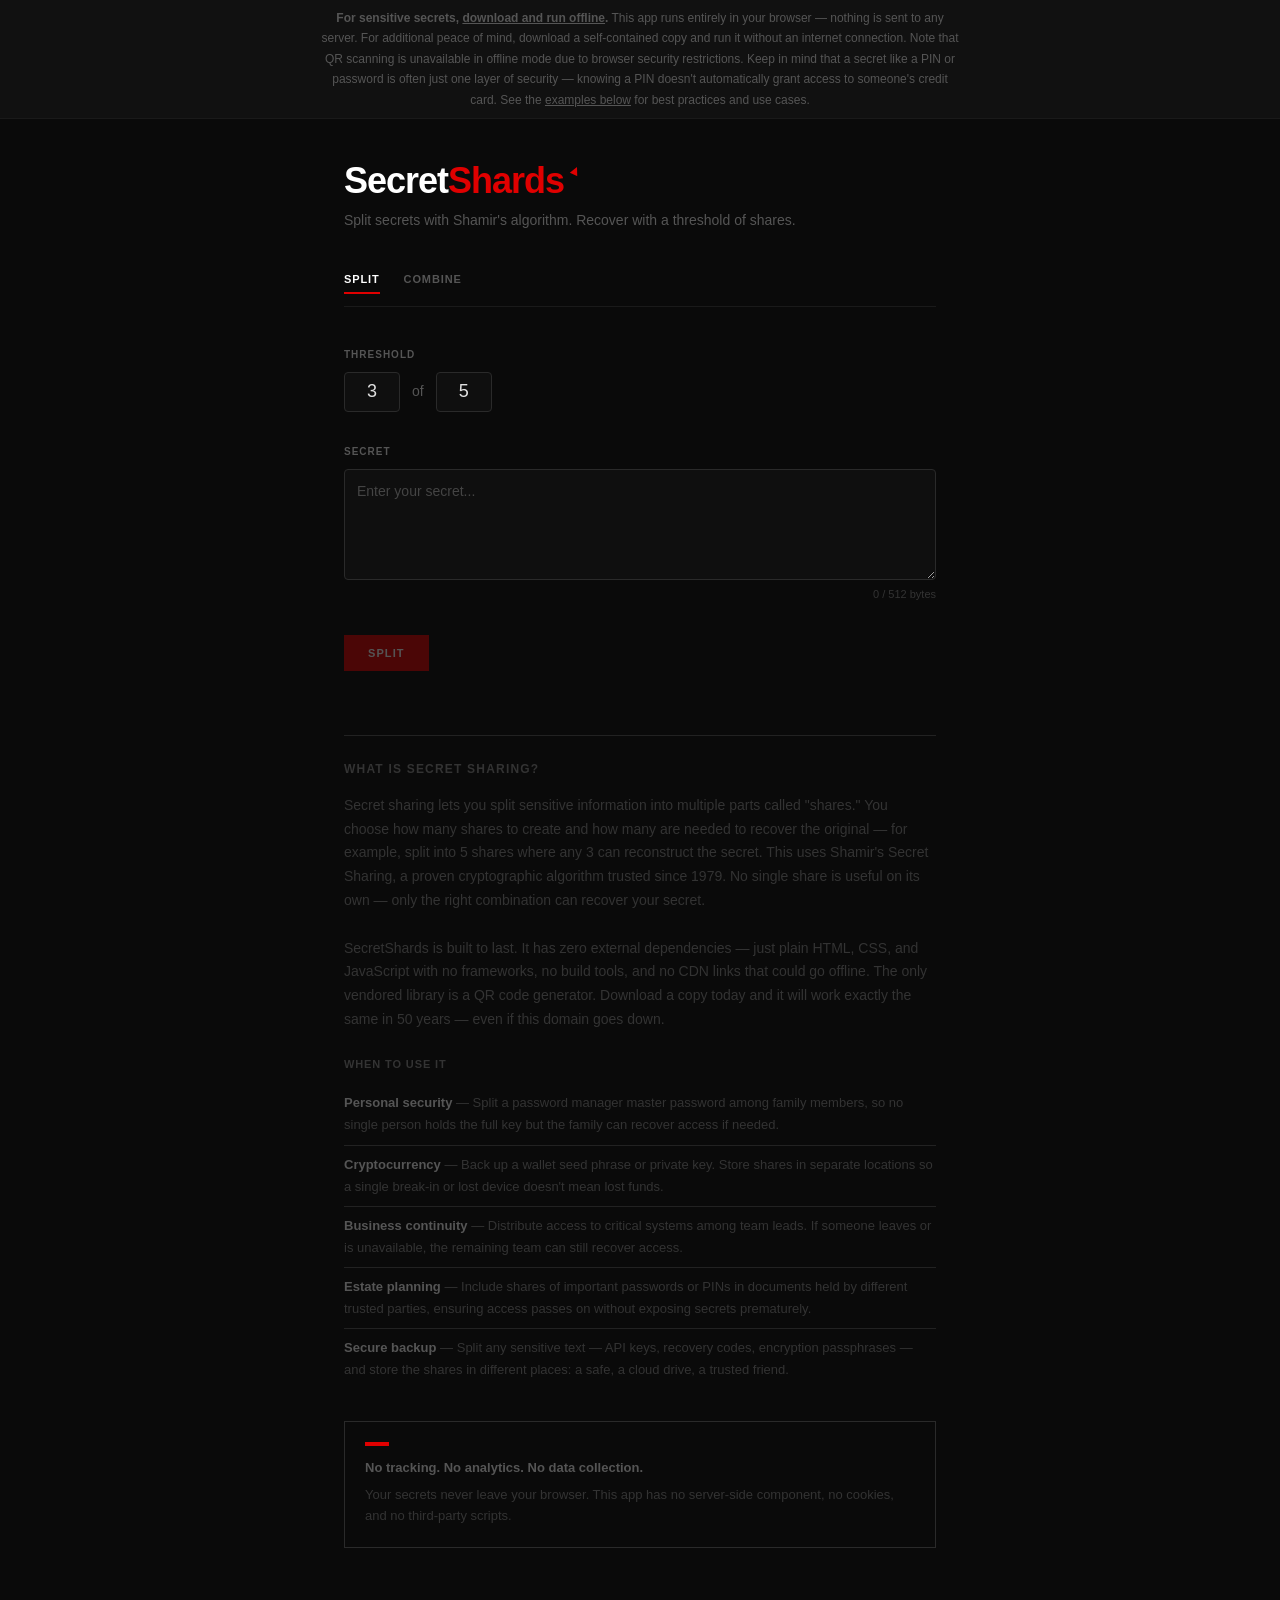
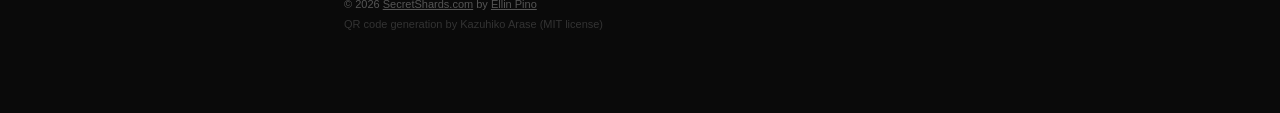
==== sssa-web/index.html @ f173a408 "feat(web): add SecretShards branding, informative footer, and design specs Rebrand to SecretShards w" ====
<!DOCTYPE html>
<html lang="en">
<head>
  <meta charset="utf-8">
  <meta name="viewport" content="width=device-width, initial-scale=1">
  <title>SecretShards — Split secrets with Shamir's algorithm</title>
  <link rel="stylesheet" href="css/style.css">
</head>
<body>
  <!-- Download banner (hosted version only) -->
  <div id="download-banner" class="download-banner">
    <div class="download-banner-inner">
      <strong>For sensitive secrets, <a href="#" id="download-link">download and run offline</a>.</strong>
      This app runs entirely in your browser — nothing is sent to any server.
      For additional peace of mind, download a self-contained copy and run it without an internet connection.
      Note that QR scanning is unavailable in offline mode due to browser security restrictions.
      Keep in mind that a secret like a PIN or password is often just one layer of security — knowing
      a PIN doesn't automatically grant access to someone's credit card.
      See the <a href="#about">examples below</a> for best practices and use cases.
    </div>
  </div>

  <main>
    <header>
      <h1 class="logo"><span class="logo-secret">Secret</span><span class="logo-shards">Shards</span><span class="logo-shard">&#9650;</span></h1>
      <p class="subtitle">Split secrets with Shamir's algorithm. Recover with a threshold of shares.</p>
    </header>

    <!-- Mode toggle -->
    <nav class="mode-toggle">
      <a href="#" id="mode-split" class="mode-link active">Split</a>
      <a href="#" id="mode-combine" class="mode-link">Combine</a>
    </nav>

    <!-- Split mode -->
    <section id="section-split">
      <div class="field-group">
        <label class="label">Threshold</label>
        <div class="threshold-row">
          <input type="number" id="input-minimum" min="2" max="255" value="3" class="threshold-input">
          <span class="threshold-of">of</span>
          <input type="number" id="input-total" min="2" max="255" value="5" class="threshold-input">
        </div>
      </div>

      <div class="field-group">
        <label class="label" for="input-secret">Secret</label>
        <textarea id="input-secret" rows="4" placeholder="Enter your secret..."></textarea>
        <div class="byte-counter">
          <span id="byte-count">0</span> / 512 bytes
        </div>
        <div id="over-limit-msg" class="over-limit-msg" hidden>Secret exceeds 512 bytes. Shorten it to enable splitting.</div>
        <div id="qr-warning" class="qr-size-warning" hidden>Shares will produce large QR codes — print at high resolution for reliable scanning.</div>
      </div>

      <div class="actions">
        <button id="btn-split" class="btn-primary" disabled>Split</button>
      </div>

      <div id="split-output" class="output" hidden>
        <div class="output-header">
          <h2>Shares</h2>
          <button id="btn-print" class="btn-secondary">Print All</button>
        </div>
        <div id="shares-list"></div>
      </div>
    </section>

    <!-- Combine mode -->
    <section id="section-combine" hidden>
      <div id="share-inputs" class="combine-card-grid"></div>

      <div class="actions">
        <button id="btn-combine" class="btn-primary" disabled>Combine</button>
      </div>

      <div id="combine-output" class="output" hidden>
        <h2>Recovered Secret</h2>
        <div class="recovered-secret">
          <textarea id="recovered-text" readonly rows="4"></textarea>
          <button id="btn-copy-secret" class="btn-secondary">Copy</button>
        </div>
        <p class="hint">If this doesn't look right, check that you're using the correct shares.</p>
      </div>
    </section>

    <footer id="about">
      <section class="footer-description">
        <h2>What is Secret Sharing?</h2>
        <p>Secret sharing lets you split sensitive information into multiple parts called "shares." You choose how many shares to create and how many are needed to recover the original — for example, split into 5 shares where any 3 can reconstruct the secret. This uses Shamir's Secret Sharing, a proven cryptographic algorithm trusted since 1979. No single share is useful on its own — only the right combination can recover your secret.</p>
        <p>SecretShards is built to last. It has zero external dependencies — just plain HTML, CSS, and JavaScript with no frameworks, no build tools, and no CDN links that could go offline. The only vendored library is a QR code generator. Download a copy today and it will work exactly the same in 50 years — even if this domain goes down.</p>

        <h3>When to use it</h3>
        <ul class="use-cases">
          <li><strong>Personal security</strong> — Split a password manager master password among family members, so no single person holds the full key but the family can recover access if needed.</li>
          <li><strong>Cryptocurrency</strong> — Back up a wallet seed phrase or private key. Store shares in separate locations so a single break-in or lost device doesn't mean lost funds.</li>
          <li><strong>Business continuity</strong> — Distribute access to critical systems among team leads. If someone leaves or is unavailable, the remaining team can still recover access.</li>
          <li><strong>Estate planning</strong> — Include shares of important passwords or PINs in documents held by different trusted parties, ensuring access passes on without exposing secrets prematurely.</li>
          <li><strong>Secure backup</strong> — Split any sensitive text — API keys, recovery codes, encryption passphrases — and store the shares in different places: a safe, a cloud drive, a trusted friend.</li>
        </ul>
      </section>

      <div class="privacy-badge">
        <div class="accent-bar"></div>
        <p><strong>No tracking. No analytics. No data collection.</strong></p>
        <p>Your secrets never leave your browser. This app has no server-side component, no cookies, and no third-party scripts.</p>
      </div>

      <div class="footer-bottom">
        <p class="copyright">&copy; 2026 <a href="https://secretshards.com">SecretShards.com</a> by <a href="https://ellin.co">Ellin Pino</a></p>
        <p class="attribution">QR code generation by Kazuhiko Arase (MIT license)</p>
      </div>
    </footer>
  </main>

  <!-- Camera modal -->
  <div id="camera-modal" class="modal" hidden>
    <div class="modal-content">
      <div class="modal-header">
        <span>Scan QR Code</span>
        <button id="btn-close-camera" class="btn-close">&times;</button>
      </div>
      <video id="camera-video" autoplay playsinline></video>
    </div>
  </div>

  <script src="js/sss.js"></script>
  <script src="js/qr-generate.js"></script>
  <script src="js/scanner.js"></script>
  <script src="js/app.js"></script>
  <script src="js/bundler.js"></script>
</body>
</html>
---- sssa-web/css/style.css ----
/* ============================================================
   Dark Swiss / International Typographic Style
   Shamir's Secret Sharing — Web UI
   ============================================================ */

:root {
  --color-bg: #0a0a0a;
  --color-surface: #111111;
  --color-input: #0f0f0f;
  --color-raised: #1a1a1a;
  --color-text: #e0e0e0;
  --color-text-heading: #ffffff;
  --color-accent: #e00000;
  --color-secondary: #555555;
  --color-border: #2a2a2a;
  --color-light-border: #222222;
  --color-dim: #333333;
  --font-stack: 'Helvetica Neue', Helvetica, sans-serif;
  --max-width: 640px;
}

/* ============================================================
   Reset & Base
   ============================================================ */

*,
*::before,
*::after {
  box-sizing: border-box;
  margin: 0;
  padding: 0;
}

html {
  font-size: 16px;
  -webkit-text-size-adjust: 100%;
}

body {
  font-family: var(--font-stack);
  background-color: var(--color-bg);
  color: var(--color-text);
  line-height: 1.5;
  min-height: 100vh;
}

/* ============================================================
   Layout — centered column
   ============================================================ */

main {
  max-width: var(--max-width);
  margin: 0 auto;
  padding: 40px 24px 80px;
}

/* ============================================================
   Download Banner
   ============================================================ */

.download-banner {
  background-color: var(--color-surface);
  border-bottom: 1px solid var(--color-raised);
  padding: 8px 24px;
  text-align: center;
}

.download-banner-inner {
  font-size: 12px;
  color: var(--color-secondary);
  max-width: var(--max-width);
  margin: 0 auto;
  line-height: 1.7;
}

.download-banner-inner a {
  color: var(--color-secondary);
  text-decoration: underline;
}

.download-banner-inner a:hover {
  color: var(--color-text);
}

/* ============================================================
   Header
   ============================================================ */

header {
  margin-bottom: 40px;
}

.accent-bar {
  width: 24px;
  height: 4px;
  background-color: var(--color-accent);
  margin-bottom: 20px;
}

h1 {
  font-size: 32px;
  font-weight: 300;
  letter-spacing: -0.5px;
  color: var(--color-text-heading);
  margin-bottom: 8px;
  line-height: 1.2;
}

.logo {
  font-weight: 700;
  letter-spacing: -1px;
  font-size: 36px;
}

.logo-secret {
  color: var(--color-text-heading);
}

.logo-shards {
  color: var(--color-accent);
}

.logo-shard {
  color: var(--color-accent);
  font-size: 14px;
  vertical-align: super;
  margin-left: 2px;
  display: inline-block;
  transform: rotate(25deg) translateY(-6px);
}

.subtitle {
  font-size: 14px;
  color: var(--color-secondary);
  line-height: 1.5;
}

/* ============================================================
   Mode Toggle
   ============================================================ */

.mode-toggle {
  display: flex;
  flex-direction: row;
  gap: 24px;
  margin-bottom: 40px;
  border-bottom: 1px solid var(--color-raised);
  padding-bottom: 12px;
}

.mode-link {
  font-size: 11px;
  font-weight: 700;
  text-transform: uppercase;
  letter-spacing: 0.08em;
  text-decoration: none;
  color: var(--color-secondary);
  padding-bottom: 4px;
  border-bottom: 2px solid transparent;
  transition: color 0.15s, border-color 0.15s;
}

.mode-link:hover {
  color: var(--color-text);
}

.mode-link.active {
  color: var(--color-text-heading);
  border-bottom-color: var(--color-accent);
}

/* ============================================================
   Field Groups & Labels
   ============================================================ */

.field-group {
  margin-bottom: 32px;
}

.label {
  display: block;
  font-size: 10px;
  font-weight: 700;
  text-transform: uppercase;
  letter-spacing: 0.1em;
  color: var(--color-secondary);
  margin-bottom: 10px;
}

/* ============================================================
   Threshold Row
   ============================================================ */

.threshold-row {
  display: flex;
  align-items: center;
  gap: 12px;
}

.threshold-input {
  width: 56px;
  height: 40px;
  font-family: var(--font-stack);
  font-size: 18px;
  font-weight: 500;
  text-align: center;
  color: var(--color-text);
  background: var(--color-input);
  border: 1px solid var(--color-border);
  border-radius: 4px;
  padding: 4px 0;
  outline: none;
  transition: border-color 0.15s, box-shadow 0.15s;
  -moz-appearance: textfield;
  appearance: textfield;
}

.threshold-input::-webkit-outer-spin-button,
.threshold-input::-webkit-inner-spin-button {
  -webkit-appearance: none;
  margin: 0;
}

.threshold-input:focus {
  border-color: var(--color-accent);
  box-shadow: 0 0 0 1px rgba(224, 0, 0, 0.15);
}

.threshold-of {
  font-size: 14px;
  color: var(--color-secondary);
  font-weight: 400;
}

/* ============================================================
   Textarea
   ============================================================ */

textarea {
  display: block;
  width: 100%;
  font-family: var(--font-stack);
  font-size: 14px;
  color: var(--color-text);
  background: var(--color-input);
  border: 1px solid var(--color-border);
  border-radius: 4px;
  padding: 10px 12px;
  resize: vertical;
  outline: none;
  line-height: 1.6;
  transition: border-color 0.15s, box-shadow 0.15s;
}

textarea:focus {
  border-color: var(--color-accent);
  box-shadow: 0 0 0 1px rgba(224, 0, 0, 0.15);
}

textarea::placeholder {
  color: #444444;
}

textarea[readonly] {
  cursor: default;
  border-color: var(--color-light-border);
}

textarea[readonly]:focus {
  border-color: var(--color-light-border);
  box-shadow: none;
}

/* ============================================================
   Byte Counter
   ============================================================ */

.byte-counter {
  text-align: right;
  font-size: 11px;
  color: var(--color-dim);
  margin-top: 6px;
}

.byte-counter.over-limit {
  color: var(--color-accent);
  font-weight: 700;
}

/* Over-limit message under secret input */
.over-limit-msg {
  font-size: 0.75rem;
  color: var(--color-accent);
  font-weight: 700;
  margin-top: 0.375rem;
}

/* QR size warning under secret input */
.qr-size-warning {
  font-size: 0.75rem;
  color: #b35900;
  margin-top: 0.375rem;
  font-style: italic;
}

/* ============================================================
   Actions Row
   ============================================================ */

.actions {
  display: flex;
  flex-direction: row;
  gap: 12px;
  align-items: center;
  margin-bottom: 40px;
}

/* ============================================================
   Buttons
   ============================================================ */

button {
  font-family: var(--font-stack);
  cursor: pointer;
  border: none;
  outline: none;
  transition: background-color 0.15s, color 0.15s, border-color 0.15s, opacity 0.15s;
}

.btn-primary {
  display: inline-block;
  background-color: var(--color-accent);
  color: #ffffff;
  font-size: 11px;
  font-weight: 700;
  text-transform: uppercase;
  letter-spacing: 0.1em;
  padding: 12px 24px;
  border: none;
}

.btn-primary:hover:not(:disabled) {
  background-color: #ff1a1a;
}

.btn-primary:disabled {
  opacity: 0.3;
  cursor: not-allowed;
}

.btn-secondary {
  display: inline-block;
  background-color: transparent;
  color: #cccccc;
  font-size: 11px;
  font-weight: 700;
  text-transform: uppercase;
  letter-spacing: 0.1em;
  padding: 12px 24px;
  border: 1px solid var(--color-dim);
}

.btn-secondary:hover:not(:disabled) {
  border-color: #888888;
  color: #ffffff;
}

.btn-secondary:disabled {
  opacity: 0.3;
  cursor: not-allowed;
}

.btn-small {
  display: inline-block;
  background-color: transparent;
  color: var(--color-secondary);
  font-size: 10px;
  font-weight: 600;
  text-transform: uppercase;
  letter-spacing: 0.08em;
  padding: 6px 12px;
  border: 1px solid var(--color-border);
}

.btn-small:hover:not(:disabled) {
  color: #cccccc;
  border-color: var(--color-secondary);
}

.btn-close {
  background: transparent;
  color: var(--color-text);
  font-size: 20px;
  font-weight: 400;
  padding: 0 4px;
  line-height: 1;
  border: none;
}

.btn-close:hover {
  color: var(--color-accent);
}

/* ============================================================
   Output Sections
   ============================================================ */

.output {
  margin-top: 40px;
}

.output h2 {
  font-size: 12px;
  font-weight: 700;
  text-transform: uppercase;
  letter-spacing: 0.1em;
  color: var(--color-secondary);
  margin-bottom: 20px;
}

.output-header {
  display: flex;
  flex-direction: row;
  align-items: center;
  justify-content: space-between;
  margin-bottom: 20px;
}

.output-header h2 {
  margin-bottom: 0;
}

/* ============================================================
   Share Cards
   ============================================================ */

.share-card {
  position: relative;
  background: var(--color-surface);
  border: 1px solid var(--color-light-border);
  border-radius: 6px;
  padding: 20px;
  margin-bottom: 16px;
}

.share-card-print {
  position: absolute;
  top: 12px;
  right: 12px;
}

.share-label {
  font-size: 10px;
  font-weight: 700;
  text-transform: uppercase;
  letter-spacing: 0.1em;
  color: var(--color-secondary);
  margin-bottom: 16px;
}

.share-qr {
  text-align: center;
  margin-bottom: 16px;
}

.share-qr canvas {
  display: inline-block;
}

.share-text {
  font-family: 'Courier New', Courier, monospace;
  font-size: 11px;
  color: var(--color-accent);
  word-break: break-all;
  cursor: pointer;
  line-height: 1.6;
  position: relative;
  opacity: 0.8;
}

.share-text:hover {
  opacity: 1;
}

.copied-tooltip {
  display: inline-block;
  font-family: var(--font-stack);
  font-size: 10px;
  font-weight: 600;
  text-transform: uppercase;
  letter-spacing: 0.08em;
  color: var(--color-bg);
  background-color: var(--color-text);
  padding: 3px 8px;
  margin-left: 8px;
  vertical-align: middle;
  pointer-events: none;
}

.qr-warning {
  font-family: var(--font-stack);
  font-size: 11px;
  color: var(--color-accent);
  margin-top: 8px;
  font-style: italic;
}

/* ============================================================
   Combine Cards (Combine mode)
   ============================================================ */

.combine-card-grid {
  display: flex;
  flex-wrap: wrap;
  gap: 16px;
  margin-bottom: 40px;
}

.combine-card {
  width: 240px;
  min-height: 200px;
  padding: 20px;
  display: flex;
  flex-direction: column;
}

.combine-card-filled {
  border: 1px solid var(--color-light-border);
  position: relative;
}

.combine-card-add {
  border: 2px dashed var(--color-light-border);
  align-items: center;
  justify-content: center;
}

.combine-card-label {
  font-size: 10px;
  font-weight: 700;
  text-transform: uppercase;
  letter-spacing: 0.1em;
  color: var(--color-secondary);
  margin-bottom: 12px;
}

.combine-card-add .combine-card-label {
  text-align: center;
}

.combine-card-preview {
  font-family: 'Courier New', Courier, monospace;
  font-size: 14px;
  color: var(--color-text);
  word-break: break-all;
  line-height: 1.5;
  flex: 1;
}

.combine-card-remove {
  position: absolute;
  top: 8px;
  right: 8px;
  background: none;
  border: none;
  color: var(--color-secondary);
  font-size: 18px;
  cursor: pointer;
  padding: 0 4px;
  line-height: 1;
}

.combine-card-remove:hover {
  color: var(--color-text);
}

.combine-card-actions {
  display: flex;
  flex-direction: column;
  gap: 8px;
  width: 100%;
  flex: none;
}

.combine-card-actions button {
  white-space: nowrap;
}

.combine-card-input {
  display: block;
  width: 100%;
  font-family: 'Courier New', Courier, monospace;
  font-size: 12px;
  color: var(--color-text);
  background: transparent;
  border: none;
  border-bottom: 1px solid var(--color-light-border);
  padding: 6px 0;
  outline: none;
}

.combine-card-input:focus {
  border-bottom-color: var(--color-accent);
}

.combine-card-input::placeholder {
  color: var(--color-secondary);
  font-family: var(--font-stack);
  font-size: 12px;
}

.combine-card-error {
  font-size: 11px;
  color: var(--color-accent);
  margin-top: 6px;
}

.combine-card-paste-back {
  margin-top: 8px;
  align-self: flex-start;
}

@keyframes combine-card-blink {
  0%, 100% { border-color: var(--color-light-border); }
  25%, 75% { border-color: var(--color-accent); }
}

.combine-card-blink {
  animation: combine-card-blink 0.5s ease 3;
}

/* ============================================================
   Recovered Secret
   ============================================================ */

.recovered-secret {
  display: flex;
  flex-direction: column;
  gap: 12px;
  margin-bottom: 16px;
}

.recovered-secret textarea {
  background: var(--color-input);
  border: 1px solid var(--color-light-border);
  border-radius: 4px;
  padding: 12px;
  font-family: var(--font-stack);
  font-size: 14px;
}

.recovered-secret textarea:focus {
  border-color: var(--color-light-border);
  box-shadow: none;
}

.hint {
  font-size: 12px;
  color: var(--color-secondary);
  font-style: italic;
  margin-top: 8px;
}

/* ============================================================
   Camera Modal
   ============================================================ */

.modal {
  position: fixed;
  inset: 0;
  background-color: rgba(0, 0, 0, 0.85);
  display: flex;
  align-items: center;
  justify-content: center;
  z-index: 100;
}

.modal[hidden] {
  display: none;
}

.modal-content {
  background-color: var(--color-surface);
  width: 100%;
  max-width: 480px;
  margin: 0 20px;
}

.modal-header {
  display: flex;
  flex-direction: row;
  align-items: center;
  justify-content: space-between;
  padding: 14px 16px;
  border-bottom: 1px solid var(--color-raised);
  font-size: 12px;
  font-weight: 700;
  text-transform: uppercase;
  letter-spacing: 0.08em;
  color: var(--color-secondary);
}

#camera-video {
  display: block;
  width: 100%;
  aspect-ratio: 4 / 3;
  object-fit: cover;
  background-color: #000;
}

/* ============================================================
   Footer
   ============================================================ */

footer {
  margin-top: 64px;
  padding-top: 24px;
  border-top: 1px solid var(--color-light-border);
}

.footer-description h2 {
  font-size: 12px;
  font-weight: 700;
  text-transform: uppercase;
  letter-spacing: 0.1em;
  color: var(--color-dim);
  margin-bottom: 16px;
}

.footer-description p {
  font-size: 14px;
  color: var(--color-dim);
  line-height: 1.7;
  margin-bottom: 24px;
}

.footer-description h3 {
  font-size: 11px;
  font-weight: 700;
  text-transform: uppercase;
  letter-spacing: 0.08em;
  color: var(--color-dim);
  margin-bottom: 12px;
}

.use-cases {
  list-style: none;
  padding: 0;
  margin: 0 0 32px;
}

.use-cases li {
  font-size: 13px;
  color: var(--color-dim);
  line-height: 1.7;
  padding: 8px 0;
  border-bottom: 1px solid var(--color-light-border);
}

.use-cases li:last-child {
  border-bottom: none;
}

.use-cases li strong {
  color: var(--color-secondary);
}

/* Privacy badge */
.privacy-badge {
  border: 1px solid var(--color-border);
  padding: 20px;
  margin-bottom: 32px;
}

.privacy-badge .accent-bar {
  margin-bottom: 12px;
}

.privacy-badge p {
  font-size: 13px;
  color: var(--color-secondary);
  line-height: 1.6;
  margin: 0;
}

.privacy-badge p + p {
  margin-top: 6px;
  color: var(--color-dim);
}

/* Footer bottom */
.footer-bottom {
  padding-top: 16px;
}

.footer-bottom .copyright {
  font-size: 11px;
  color: var(--color-secondary);
  margin-bottom: 4px;
}

.footer-bottom .copyright a {
  color: var(--color-secondary);
  text-decoration: underline;
}

.footer-bottom .copyright a:hover {
  color: var(--color-text);
}

.footer-bottom .attribution {
  font-size: 11px;
  color: var(--color-dim);
}

/* ============================================================
   Utility
   ============================================================ */

[hidden] {
  display: none !important;
}

/* ============================================================
   Print Styles
   ============================================================ */

@media print {
  /* Hide all UI chrome */
  .download-banner,
  .mode-toggle,
  .field-group,
  .actions,
  .output-header .btn-secondary,
  #section-combine,
  footer,
  .btn-print {
    display: none !important;
  }

  body {
    background: #fff;
    color: #000;
    font-family: var(--font-stack);
  }

  main {
    max-width: 100%;
    padding: 0;
    margin: 0;
  }

  header {
    display: none;
  }

  .output {
    margin-top: 0;
  }

  .output h2 {
    display: none;
  }

  /* One share per page */
  .share-card {
    background: #fff;
    border: none;
    border-radius: 0;
    padding: 0;
    margin: 0;
    page-break-after: always;
    break-after: page;
    display: flex;
    flex-direction: column;
    align-items: center;
    justify-content: center;
    min-height: 100vh;
    text-align: center;
  }

  .share-card:last-child {
    page-break-after: avoid;
    break-after: avoid;
  }

  .share-label {
    font-size: 12px;
    font-weight: 700;
    text-transform: uppercase;
    letter-spacing: 0.12em;
    color: #555;
    margin-bottom: 8px;
  }

  .share-qr {
    margin-bottom: 8px;
  }

  .share-qr canvas {
    width: 7cm;
    height: 7cm;
    image-rendering: pixelated;
  }

  .share-text {
    font-family: 'Courier New', Courier, monospace;
    font-size: 10px;
    color: #333;
    word-break: break-all;
    max-width: 9cm; /* ≤125% of QR code width (6cm) */
    text-align: center;
    cursor: default;
    line-height: 1.4;
    opacity: 1;
  }

  .copied-tooltip,
  .qr-warning,
  .qr-size-warning,
  .share-card-print {
    display: none !important;
  }
}
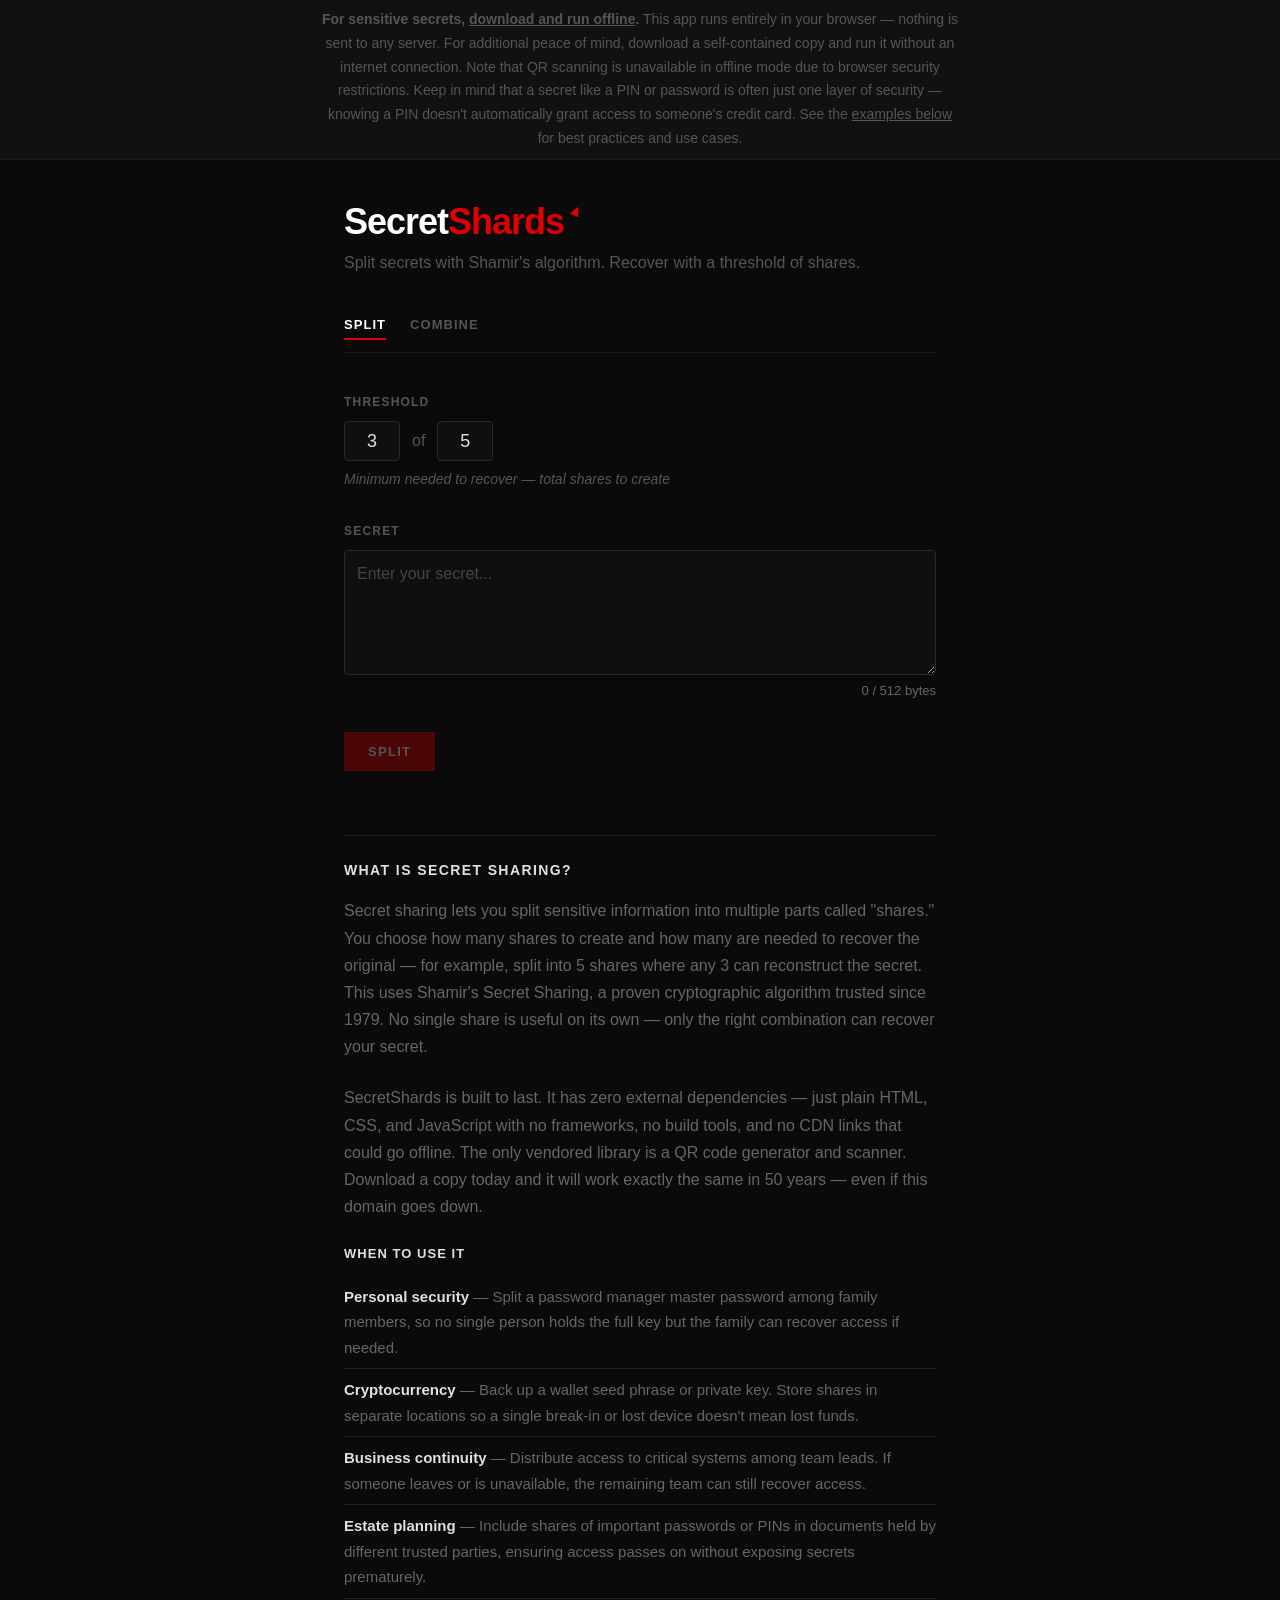
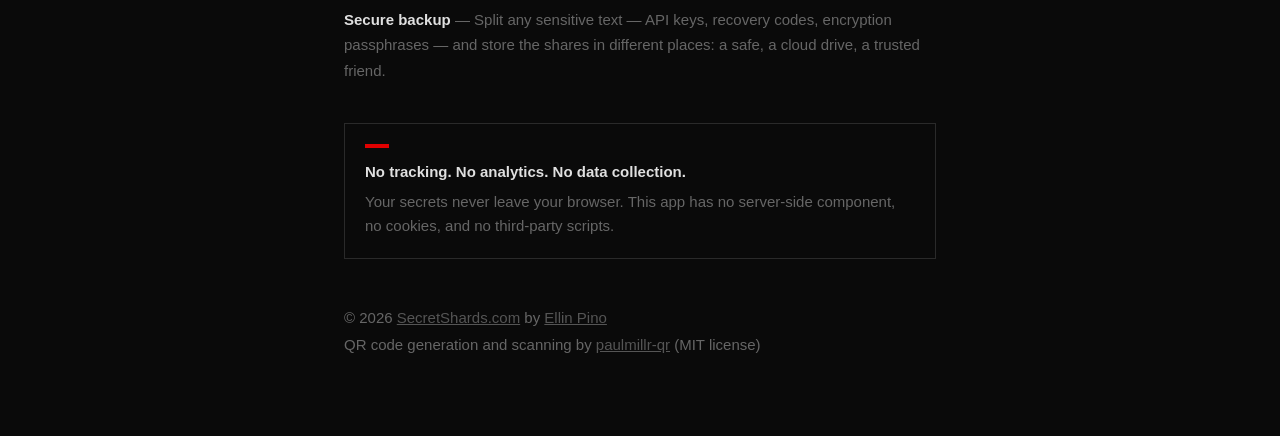
==== commit b7a9a587: "fixes" ====
--- a/sssa-web/index.html
+++ b/sssa-web/index.html
@@ -4,6 +4,18 @@
   <meta charset="utf-8">
   <meta name="viewport" content="width=device-width, initial-scale=1">
   <title>SecretShards — Split secrets with Shamir's algorithm</title>
+  <meta name="description" content="Split secrets into shares using Shamir's Secret Sharing. Recover with a threshold of shares. Runs entirely in your browser — nothing is sent to any server.">
+  <meta property="og:title" content="SecretShards — Split secrets with Shamir's algorithm">
+  <meta property="og:description" content="Split secrets into shares using Shamir's Secret Sharing. Runs entirely in your browser.">
+  <meta property="og:url" content="https://secretshards.com">
+  <meta property="og:type" content="website">
+  <meta name="twitter:card" content="summary">
+  <link rel="canonical" href="https://secretshards.com">
+  <meta name="theme-color" content="#0a0a0a">
+  <meta property="og:image" content="https://secretshards.com/og-banner.png">
+  <meta property="og:image:width" content="1200">
+  <meta property="og:image:height" content="630">
+  <link rel="icon" type="image/svg+xml" href="shard.svg">
   <link rel="stylesheet" href="css/style.css">
 </head>
 <body>
@@ -27,20 +39,22 @@
     </header>
 
     <!-- Mode toggle -->
-    <nav class="mode-toggle">
-      <a href="#" id="mode-split" class="mode-link active">Split</a>
-      <a href="#" id="mode-combine" class="mode-link">Combine</a>
+    <nav class="mode-toggle" role="tablist">
+      <a href="#" id="mode-split" class="mode-link active" role="tab" aria-selected="true" aria-controls="section-split">Split</a>
+      <a href="#" id="mode-combine" class="mode-link" role="tab" aria-selected="false" aria-controls="section-combine">Combine</a>
     </nav>
 
     <!-- Split mode -->
-    <section id="section-split">
+    <section id="section-split" role="tabpanel" aria-labelledby="mode-split">
       <div class="field-group">
         <label class="label">Threshold</label>
         <div class="threshold-row">
-          <input type="number" id="input-minimum" min="2" max="255" value="3" class="threshold-input">
+          <input type="number" id="input-minimum" min="2" max="255" value="3" class="threshold-input" aria-label="Shares needed to recover">
           <span class="threshold-of">of</span>
-          <input type="number" id="input-total" min="2" max="255" value="5" class="threshold-input">
+          <input type="number" id="input-total" min="2" max="255" value="5" class="threshold-input" aria-label="Total shares to create">
+          <span class="inline-error" id="threshold-error" hidden></span>
         </div>
+        <p class="hint" id="threshold-hint">Minimum needed to recover — total shares to create</p>
       </div>
 
       <div class="field-group">
@@ -55,6 +69,8 @@
 
       <div class="actions">
         <button id="btn-split" class="btn-primary" disabled>Split</button>
+        <button id="btn-clear" class="btn-secondary" hidden>Clear All</button>
+        <div id="split-error" class="inline-error" hidden></div>
       </div>
 
       <div id="split-output" class="output" hidden>
@@ -67,11 +83,12 @@
     </section>
 
     <!-- Combine mode -->
-    <section id="section-combine" hidden>
+    <section id="section-combine" role="tabpanel" aria-labelledby="mode-combine" hidden>
       <div id="share-inputs" class="combine-card-grid"></div>
 
       <div class="actions">
         <button id="btn-combine" class="btn-primary" disabled>Combine</button>
+        <div id="combine-error" class="inline-error" hidden></div>
       </div>
 
       <div id="combine-output" class="output" hidden>
@@ -79,6 +96,7 @@
         <div class="recovered-secret">
           <textarea id="recovered-text" readonly rows="4"></textarea>
           <button id="btn-copy-secret" class="btn-secondary">Copy</button>
+        <div id="aria-status" class="sr-only" aria-live="polite"></div>
         </div>
         <p class="hint">If this doesn't look right, check that you're using the correct shares.</p>
       </div>
@@ -88,7 +106,7 @@
       <section class="footer-description">
         <h2>What is Secret Sharing?</h2>
         <p>Secret sharing lets you split sensitive information into multiple parts called "shares." You choose how many shares to create and how many are needed to recover the original — for example, split into 5 shares where any 3 can reconstruct the secret. This uses Shamir's Secret Sharing, a proven cryptographic algorithm trusted since 1979. No single share is useful on its own — only the right combination can recover your secret.</p>
-        <p>SecretShards is built to last. It has zero external dependencies — just plain HTML, CSS, and JavaScript with no frameworks, no build tools, and no CDN links that could go offline. The only vendored library is a QR code generator. Download a copy today and it will work exactly the same in 50 years — even if this domain goes down.</p>
+        <p>SecretShards is built to last. It has zero external dependencies — just plain HTML, CSS, and JavaScript with no frameworks, no build tools, and no CDN links that could go offline. The only vendored library is a QR code generator and scanner. Download a copy today and it will work exactly the same in 50 years — even if this domain goes down.</p>
 
         <h3>When to use it</h3>
         <ul class="use-cases">
@@ -108,24 +126,26 @@
 
       <div class="footer-bottom">
         <p class="copyright">&copy; 2026 <a href="https://secretshards.com">SecretShards.com</a> by <a href="https://ellin.co">Ellin Pino</a></p>
-        <p class="attribution">QR code generation by Kazuhiko Arase (MIT license)</p>
+        <p class="attribution">QR code generation and scanning by <a href="https://github.com/paulmillr/qr">paulmillr-qr</a> (MIT license)</p>
       </div>
     </footer>
   </main>
 
   <!-- Camera modal -->
-  <div id="camera-modal" class="modal" hidden>
+  <div id="camera-modal" class="modal" role="dialog" aria-modal="true" aria-label="Scan QR Code" hidden>
     <div class="modal-content">
       <div class="modal-header">
         <span>Scan QR Code</span>
-        <button id="btn-close-camera" class="btn-close">&times;</button>
+        <button id="btn-close-camera" class="btn-close" aria-label="Close">&times;</button>
       </div>
       <video id="camera-video" autoplay playsinline></video>
+      <div id="camera-error" class="camera-error" hidden></div>
     </div>
   </div>
 
   <script src="js/sss.js"></script>
-  <script src="js/qr-generate.js"></script>
+  <script src="js/qr-bundle.js"></script>
+  <script src="js/qr.js"></script>
   <script src="js/scanner.js"></script>
   <script src="js/app.js"></script>
   <script src="js/bundler.js"></script>
--- a/sssa-web/css/style.css
+++ b/sssa-web/css/style.css
@@ -14,7 +14,7 @@
   --color-secondary: #555555;
   --color-border: #2a2a2a;
   --color-light-border: #222222;
-  --color-dim: #333333;
+  --color-dim: #666666;
   --font-stack: 'Helvetica Neue', Helvetica, sans-serif;
   --max-width: 640px;
 }
@@ -66,7 +66,7 @@
 }
 
 .download-banner-inner {
-  font-size: 12px;
+  font-size: 14px;
   color: var(--color-secondary);
   max-width: var(--max-width);
   margin: 0 auto;
@@ -122,7 +122,7 @@
 
 .logo-shard {
   color: var(--color-accent);
-  font-size: 14px;
+  font-size: 16px;
   vertical-align: super;
   margin-left: 2px;
   display: inline-block;
@@ -130,7 +130,7 @@
 }
 
 .subtitle {
-  font-size: 14px;
+  font-size: 16px;
   color: var(--color-secondary);
   line-height: 1.5;
 }
@@ -149,7 +149,7 @@
 }
 
 .mode-link {
-  font-size: 11px;
+  font-size: 13px;
   font-weight: 700;
   text-transform: uppercase;
   letter-spacing: 0.08em;
@@ -179,7 +179,7 @@
 
 .label {
   display: block;
-  font-size: 10px;
+  font-size: 12px;
   font-weight: 700;
   text-transform: uppercase;
   letter-spacing: 0.1em;
@@ -227,7 +227,7 @@
 }
 
 .threshold-of {
-  font-size: 14px;
+  font-size: 16px;
   color: var(--color-secondary);
   font-weight: 400;
 }
@@ -240,7 +240,7 @@
   display: block;
   width: 100%;
   font-family: var(--font-stack);
-  font-size: 14px;
+  font-size: 16px;
   color: var(--color-text);
   background: var(--color-input);
   border: 1px solid var(--color-border);
@@ -277,7 +277,7 @@
 
 .byte-counter {
   text-align: right;
-  font-size: 11px;
+  font-size: 13px;
   color: var(--color-dim);
   margin-top: 6px;
 }
@@ -289,7 +289,7 @@
 
 /* Over-limit message under secret input */
 .over-limit-msg {
-  font-size: 0.75rem;
+  font-size: 0.85rem;
   color: var(--color-accent);
   font-weight: 700;
   margin-top: 0.375rem;
@@ -297,7 +297,7 @@
 
 /* QR size warning under secret input */
 .qr-size-warning {
-  font-size: 0.75rem;
+  font-size: 0.85rem;
   color: #b35900;
   margin-top: 0.375rem;
   font-style: italic;
@@ -331,7 +331,7 @@
   display: inline-block;
   background-color: var(--color-accent);
   color: #ffffff;
-  font-size: 11px;
+  font-size: 13px;
   font-weight: 700;
   text-transform: uppercase;
   letter-spacing: 0.1em;
@@ -349,10 +349,11 @@
 }
 
 .btn-secondary {
+  position: relative;
   display: inline-block;
   background-color: transparent;
   color: #cccccc;
-  font-size: 11px;
+  font-size: 13px;
   font-weight: 700;
   text-transform: uppercase;
   letter-spacing: 0.1em;
@@ -374,7 +375,7 @@
   display: inline-block;
   background-color: transparent;
   color: var(--color-secondary);
-  font-size: 10px;
+  font-size: 12px;
   font-weight: 600;
   text-transform: uppercase;
   letter-spacing: 0.08em;
@@ -410,7 +411,7 @@
 }
 
 .output h2 {
-  font-size: 12px;
+  font-size: 14px;
   font-weight: 700;
   text-transform: uppercase;
   letter-spacing: 0.1em;
@@ -450,7 +451,7 @@
 }
 
 .share-label {
-  font-size: 10px;
+  font-size: 12px;
   font-weight: 700;
   text-transform: uppercase;
   letter-spacing: 0.1em;
@@ -469,7 +470,7 @@
 
 .share-text {
   font-family: 'Courier New', Courier, monospace;
-  font-size: 11px;
+  font-size: 13px;
   color: var(--color-accent);
   word-break: break-all;
   cursor: pointer;
@@ -483,26 +484,18 @@
 }
 
 .copied-tooltip {
-  display: inline-block;
+  position: absolute;
+  right: 0;
+  top: 0;
   font-family: var(--font-stack);
-  font-size: 10px;
+  font-size: 12px;
   font-weight: 600;
   text-transform: uppercase;
   letter-spacing: 0.08em;
   color: var(--color-bg);
   background-color: var(--color-text);
   padding: 3px 8px;
-  margin-left: 8px;
-  vertical-align: middle;
   pointer-events: none;
-}
-
-.qr-warning {
-  font-family: var(--font-stack);
-  font-size: 11px;
-  color: var(--color-accent);
-  margin-top: 8px;
-  font-style: italic;
 }
 
 /* ============================================================
@@ -536,7 +529,7 @@
 }
 
 .combine-card-label {
-  font-size: 10px;
+  font-size: 12px;
   font-weight: 700;
   text-transform: uppercase;
   letter-spacing: 0.1em;
@@ -550,7 +543,7 @@
 
 .combine-card-preview {
   font-family: 'Courier New', Courier, monospace;
-  font-size: 14px;
+  font-size: 16px;
   color: var(--color-text);
   word-break: break-all;
   line-height: 1.5;
@@ -590,7 +583,7 @@
   display: block;
   width: 100%;
   font-family: 'Courier New', Courier, monospace;
-  font-size: 12px;
+  font-size: 14px;
   color: var(--color-text);
   background: transparent;
   border: none;
@@ -606,11 +599,11 @@
 .combine-card-input::placeholder {
   color: var(--color-secondary);
   font-family: var(--font-stack);
-  font-size: 12px;
+  font-size: 14px;
 }
 
 .combine-card-error {
-  font-size: 11px;
+  font-size: 13px;
   color: var(--color-accent);
   margin-top: 6px;
 }
@@ -646,7 +639,7 @@
   border-radius: 4px;
   padding: 12px;
   font-family: var(--font-stack);
-  font-size: 14px;
+  font-size: 16px;
 }
 
 .recovered-secret textarea:focus {
@@ -655,7 +648,7 @@
 }
 
 .hint {
-  font-size: 12px;
+  font-size: 14px;
   color: var(--color-secondary);
   font-style: italic;
   margin-top: 8px;
@@ -693,7 +686,7 @@
   justify-content: space-between;
   padding: 14px 16px;
   border-bottom: 1px solid var(--color-raised);
-  font-size: 12px;
+  font-size: 14px;
   font-weight: 700;
   text-transform: uppercase;
   letter-spacing: 0.08em;
@@ -719,27 +712,27 @@
 }
 
 .footer-description h2 {
-  font-size: 12px;
+  font-size: 14px;
   font-weight: 700;
   text-transform: uppercase;
   letter-spacing: 0.1em;
-  color: var(--color-dim);
+  color: var(--color-text);
   margin-bottom: 16px;
 }
 
 .footer-description p {
-  font-size: 14px;
+  font-size: 16px;
   color: var(--color-dim);
   line-height: 1.7;
   margin-bottom: 24px;
 }
 
 .footer-description h3 {
-  font-size: 11px;
+  font-size: 13px;
   font-weight: 700;
   text-transform: uppercase;
   letter-spacing: 0.08em;
-  color: var(--color-dim);
+  color: var(--color-text);
   margin-bottom: 12px;
 }
 
@@ -750,7 +743,7 @@
 }
 
 .use-cases li {
-  font-size: 13px;
+  font-size: 15px;
   color: var(--color-dim);
   line-height: 1.7;
   padding: 8px 0;
@@ -762,7 +755,7 @@
 }
 
 .use-cases li strong {
-  color: var(--color-secondary);
+  color: var(--color-text);
 }
 
 /* Privacy badge */
@@ -777,8 +770,8 @@
 }
 
 .privacy-badge p {
-  font-size: 13px;
-  color: var(--color-secondary);
+  font-size: 15px;
+  color: var(--color-text);
   line-height: 1.6;
   margin: 0;
 }
@@ -793,24 +786,23 @@
   padding-top: 16px;
 }
 
+.footer-bottom .copyright,
+.footer-bottom .attribution {
+  font-size: 15px;
+  color: var(--color-dim);
+}
+
 .footer-bottom .copyright {
-  font-size: 11px;
-  color: var(--color-secondary);
   margin-bottom: 4px;
 }
 
-.footer-bottom .copyright a {
+.footer-bottom a {
   color: var(--color-secondary);
   text-decoration: underline;
 }
 
-.footer-bottom .copyright a:hover {
-  color: var(--color-text);
-}
-
-.footer-bottom .attribution {
-  font-size: 11px;
-  color: var(--color-dim);
+.footer-bottom a:hover {
+  color: var(--color-text);
 }
 
 /* ============================================================
@@ -819,6 +811,31 @@
 
 [hidden] {
   display: none !important;
+}
+
+.sr-only {
+  position: absolute;
+  width: 1px;
+  height: 1px;
+  padding: 0;
+  margin: -1px;
+  overflow: hidden;
+  clip: rect(0, 0, 0, 0);
+  white-space: nowrap;
+  border: 0;
+}
+
+.inline-error {
+  font-size: 14px;
+  color: var(--color-accent);
+  font-weight: 600;
+}
+
+.camera-error {
+  font-size: 14px;
+  color: var(--color-accent);
+  padding: 12px 16px;
+  text-align: center;
 }
 
 /* ============================================================
@@ -858,7 +875,7 @@
     margin-top: 0;
   }
 
-  .output h2 {
+  .output-header {
     display: none;
   }
 
@@ -871,21 +888,25 @@
     margin: 0;
     page-break-after: always;
     break-after: page;
+    page-break-inside: avoid;
+    break-inside: avoid;
     display: flex;
     flex-direction: column;
     align-items: center;
     justify-content: center;
-    min-height: 100vh;
+    height: 100vh;
+    box-sizing: border-box;
     text-align: center;
   }
 
-  .share-card:last-child {
+  .share-card:last-child,
+  .share-card.print-single {
     page-break-after: avoid;
     break-after: avoid;
   }
 
   .share-label {
-    font-size: 12px;
+    font-size: 14px;
     font-weight: 700;
     text-transform: uppercase;
     letter-spacing: 0.12em;
@@ -893,6 +914,21 @@
     margin-bottom: 8px;
   }
 
+  .share-label::after {
+    content: 'This is a piece of a shared secret created by SecretShards.com.\A You can recover it there if you have enough pieces (shares).';
+    white-space: pre-line;
+    display: block;
+    font-size: 11px;
+    font-weight: 400;
+    text-transform: none;
+    letter-spacing: 0;
+    color: #888;
+    max-width: 9cm;
+    text-align: center;
+    line-height: 1.4;
+    margin-top: 8px;
+  }
+
   .share-qr {
     margin-bottom: 8px;
   }
@@ -905,7 +941,7 @@
 
   .share-text {
     font-family: 'Courier New', Courier, monospace;
-    font-size: 10px;
+    font-size: 12px;
     color: #333;
     word-break: break-all;
     max-width: 9cm; /* ≤125% of QR code width (6cm) */
@@ -916,9 +952,9 @@
   }
 
   .copied-tooltip,
-  .qr-warning,
   .qr-size-warning,
-  .share-card-print {
+  .share-card-print,
+  .print-hidden {
     display: none !important;
   }
 }
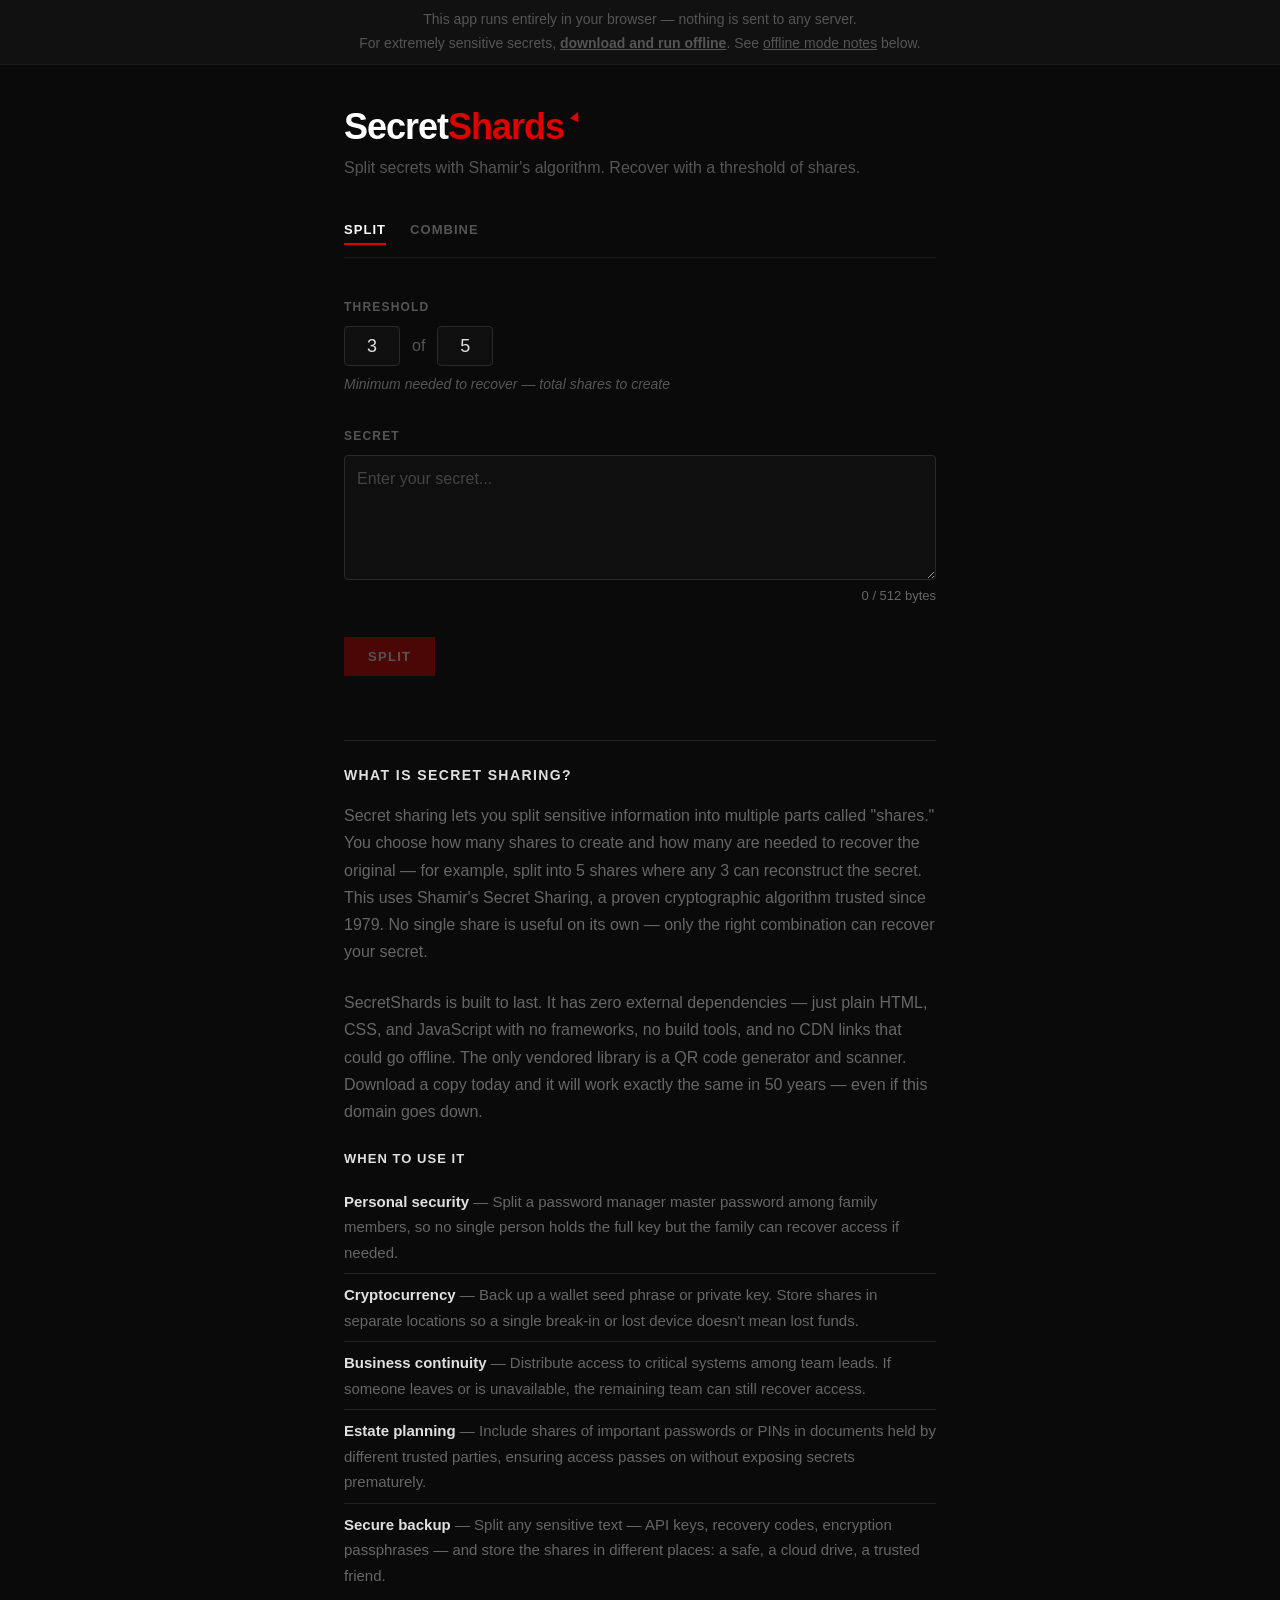
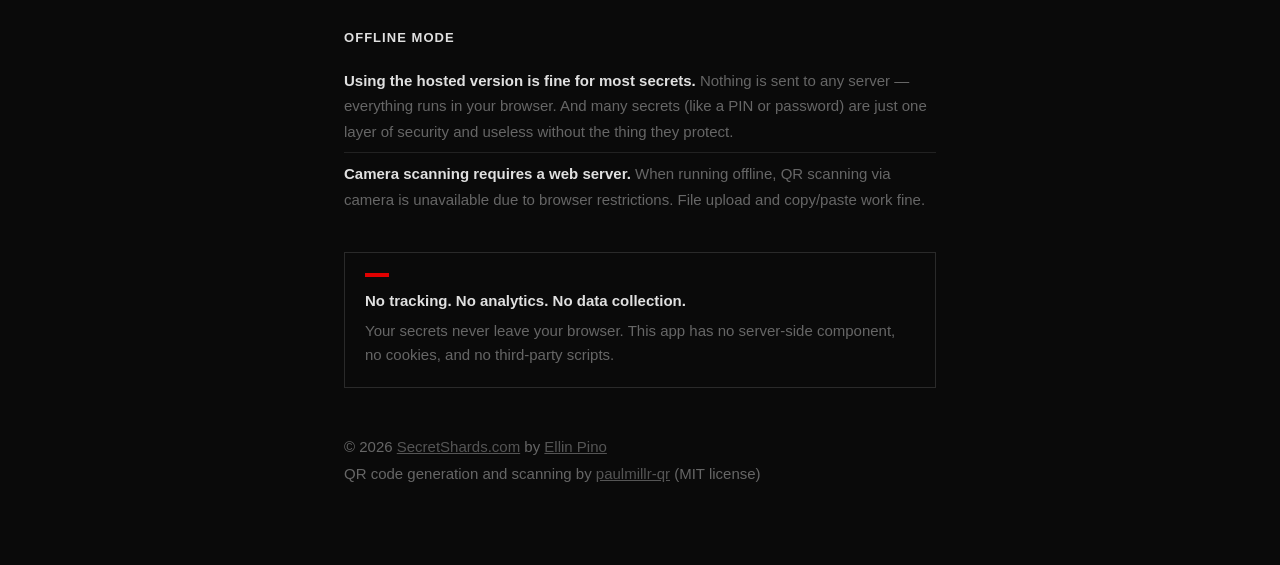
==== commit 1a42de57: "fix" ====
--- a/sssa-web/index.html
+++ b/sssa-web/index.html
@@ -22,13 +22,9 @@
   <!-- Download banner (hosted version only) -->
   <div id="download-banner" class="download-banner">
     <div class="download-banner-inner">
-      <strong>For sensitive secrets, <a href="#" id="download-link">download and run offline</a>.</strong>
-      This app runs entirely in your browser — nothing is sent to any server.
-      For additional peace of mind, download a self-contained copy and run it without an internet connection.
-      Note that QR scanning is unavailable in offline mode due to browser security restrictions.
-      Keep in mind that a secret like a PIN or password is often just one layer of security — knowing
-      a PIN doesn't automatically grant access to someone's credit card.
-      See the <a href="#about">examples below</a> for best practices and use cases.
+      This app runs entirely in your browser — nothing is sent to any server.<br>
+      For extremely sensitive secrets, <strong><a href="#" id="download-link">download and run offline</a></strong>.
+      See <a href="#offline-mode">offline mode notes</a> below.
     </div>
   </div>
 
@@ -118,6 +114,14 @@
         </ul>
       </section>
 
+      <section id="offline-mode" class="footer-description">
+        <h3>Offline mode</h3>
+        <ul class="use-cases">
+          <li><strong>Using the hosted version is fine for most secrets.</strong> Nothing is sent to any server — everything runs in your browser. And many secrets (like a PIN or password) are just one layer of security and useless without the thing they protect.</li>
+          <li><strong>Camera scanning requires a web server.</strong> When running offline, QR scanning via camera is unavailable due to browser restrictions. File upload and copy/paste work fine.</li>
+        </ul>
+      </section>
+
       <div class="privacy-badge">
         <div class="accent-bar"></div>
         <p><strong>No tracking. No analytics. No data collection.</strong></p>
